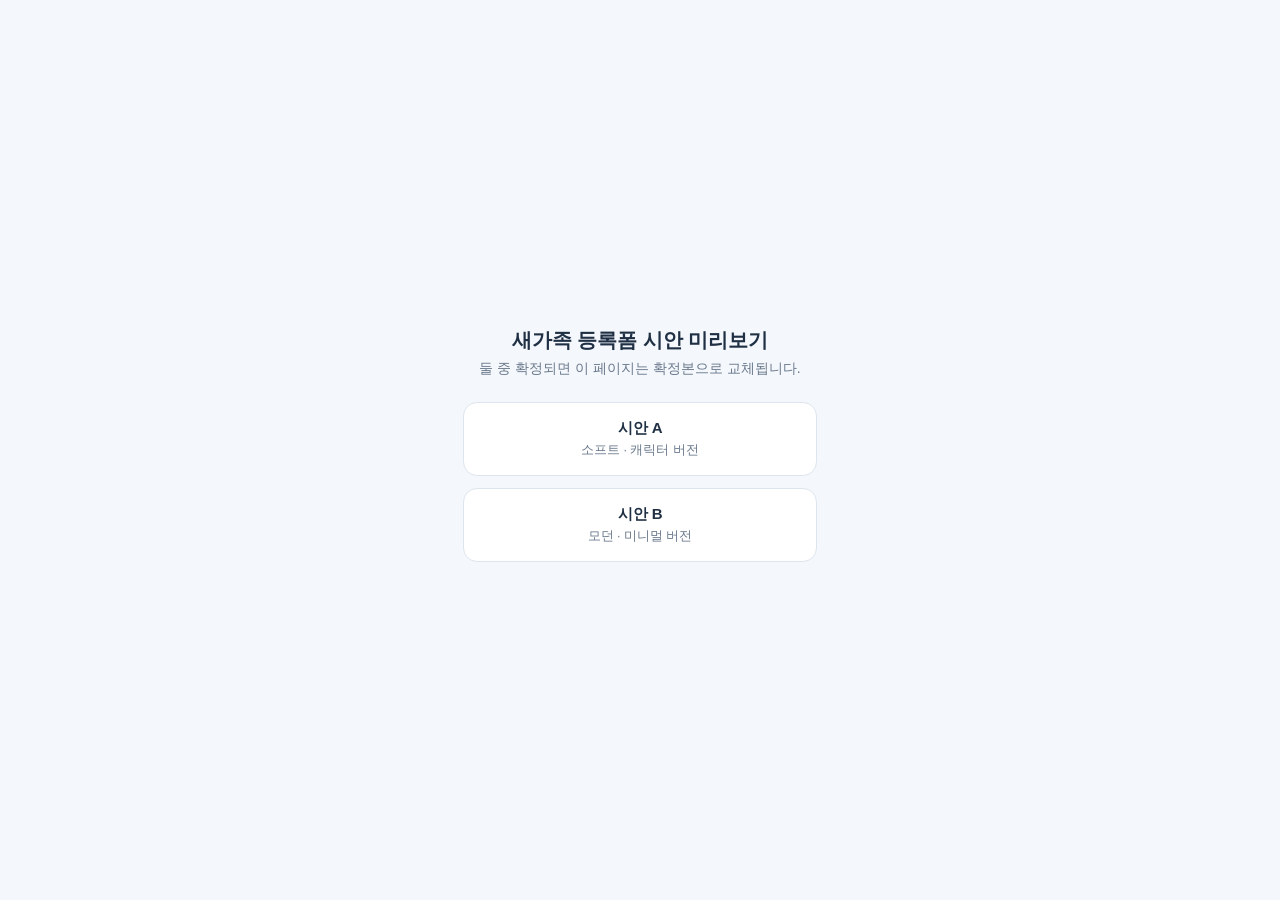
==== index.html @ 6388b348 "새가족 등록폼 초기 업로드 (시안 A/B + 서버리스 프록시) - index-a/b.html: 등록폼 시안 2종, index.html: 시안 선택 랜딩(임시) - api/: Ver" ====
<!DOCTYPE html>
<html lang="ko">
<head>
<meta charset="UTF-8">
<meta name="viewport" content="width=device-width, initial-scale=1.0">
<title>람원교회 청년교구 새가족 등록 — 시안 선택</title>
<!-- 시안 A/B 피드백용 임시 랜딩 페이지.
     최종 시안이 확정되면 이 파일을 확정본으로 교체하고 QR은 루트 주소로 만든다. -->
<style>
  :root { color-scheme: light; }
  body {
    margin: 0; min-height: 100vh; display: flex; align-items: center; justify-content: center;
    background: #f4f7fb; color: #1f3044;
    font-family: "Apple SD Gothic Neo", "Malgun Gothic", sans-serif;
  }
  .box { text-align: center; padding: 32px 20px; }
  h1 { font-size: 20px; margin: 0 0 6px; }
  p { font-size: 14px; color: #6b7a8d; margin: 0 0 24px; }
  a.variant {
    display: block; width: min(80vw, 320px); margin: 0 auto 12px; padding: 16px;
    background: #fff; border: 1px solid #dde5ee; border-radius: 14px;
    text-decoration: none; color: inherit; font-size: 15px; font-weight: 700;
  }
  a.variant span { display: block; font-size: 12.5px; font-weight: 400; color: #6b7a8d; margin-top: 4px; }
  a.variant:hover { border-color: #066aeb; }
</style>
</head>
<body>
  <div class="box">
    <h1>새가족 등록폼 시안 미리보기</h1>
    <p>둘 중 확정되면 이 페이지는 확정본으로 교체됩니다.</p>
    <a class="variant" href="./index-a.html">시안 A<span>소프트 · 캐릭터 버전</span></a>
    <a class="variant" href="./index-b.html">시안 B<span>모던 · 미니멀 버전</span></a>
  </div>
</body>
</html>
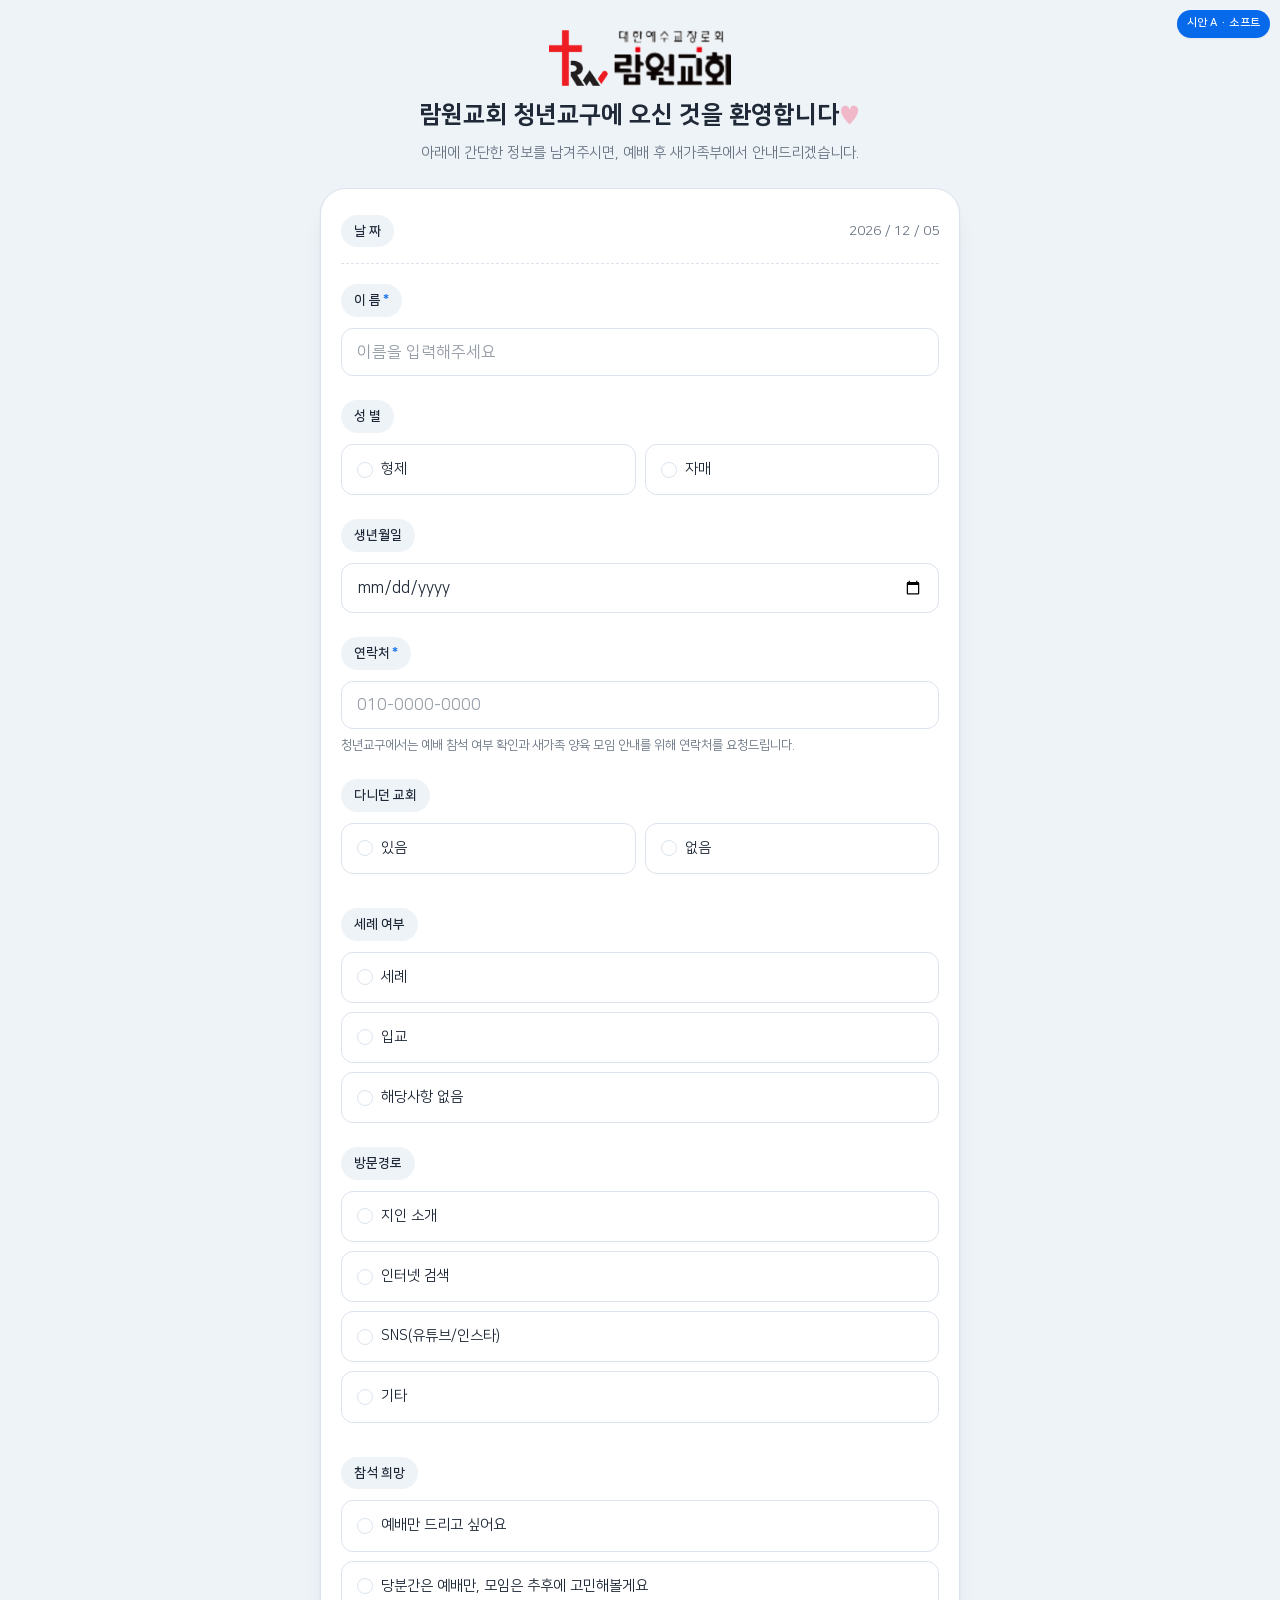
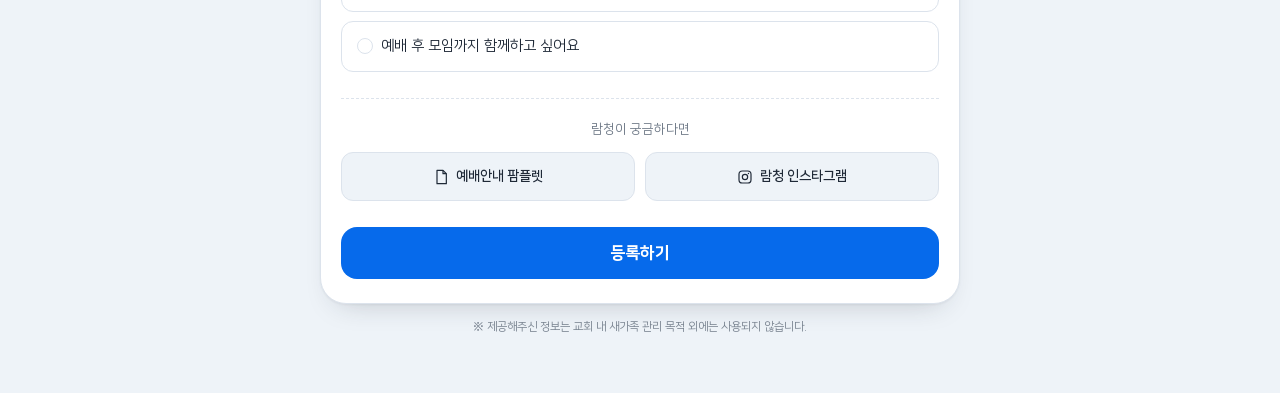
==== commit 1989fac7: "시안 A 확정 — 확정본을 index.html/styles.css/script.js로 분리 - 루트(index.html)가 곧바로 등록폼 (A/B 선택 랜딩 제거) - 미채택 시안" ====
--- a/index.html
+++ b/index.html
@@ -1,36 +1,171 @@
-<!DOCTYPE html>
+<!doctype html>
 <html lang="ko">
 <head>
-<meta charset="UTF-8">
-<meta name="viewport" content="width=device-width, initial-scale=1.0">
-<title>람원교회 청년교구 새가족 등록 — 시안 선택</title>
-<!-- 시안 A/B 피드백용 임시 랜딩 페이지.
-     최종 시안이 확정되면 이 파일을 확정본으로 교체하고 QR은 루트 주소로 만든다. -->
-<style>
-  :root { color-scheme: light; }
-  body {
-    margin: 0; min-height: 100vh; display: flex; align-items: center; justify-content: center;
-    background: #f4f7fb; color: #1f3044;
-    font-family: "Apple SD Gothic Neo", "Malgun Gothic", sans-serif;
-  }
-  .box { text-align: center; padding: 32px 20px; }
-  h1 { font-size: 20px; margin: 0 0 6px; }
-  p { font-size: 14px; color: #6b7a8d; margin: 0 0 24px; }
-  a.variant {
-    display: block; width: min(80vw, 320px); margin: 0 auto 12px; padding: 16px;
-    background: #fff; border: 1px solid #dde5ee; border-radius: 14px;
-    text-decoration: none; color: inherit; font-size: 15px; font-weight: 700;
-  }
-  a.variant span { display: block; font-size: 12.5px; font-weight: 400; color: #6b7a8d; margin-top: 4px; }
-  a.variant:hover { border-color: #066aeb; }
-</style>
+<meta charset="UTF-8" />
+<meta name="viewport" content="width=device-width, initial-scale=1, viewport-fit=cover" />
+<title>람원교회 새가족 등록 · 시안A</title>
+<meta name="description" content="람원교회 청년교구 새가족 등록카드 — 전자 등록폼 시안 A (소프트/캐릭터 버전)" />
+<link rel="stylesheet" href="./styles.css">
 </head>
 <body>
-  <div class="box">
-    <h1>새가족 등록폼 시안 미리보기</h1>
-    <p>둘 중 확정되면 이 페이지는 확정본으로 교체됩니다.</p>
-    <a class="variant" href="./index-a.html">시안 A<span>소프트 · 캐릭터 버전</span></a>
-    <a class="variant" href="./index-b.html">시안 B<span>모던 · 미니멀 버전</span></a>
+<span class="draft-tag">시안 A · 소프트</span>
+<div class="page">
+
+  <header class="header">
+    <span class="logo-badge">
+      <img src="./assets/ramwon-logo-hires.png" alt="대한예수교장로회 람원교회">
+    </span>
+    <h1 class="headline">람원교회 청년교구에 오신 것을 환영합니다<span class="heart">♥</span></h1>
+    <p class="sub">아래에 간단한 정보를 남겨주시면, 예배 후 새가족부에서 안내드리겠습니다.</p>
+  </header>
+
+  <div class="card">
+
+    <div class="today">
+      <span class="pill">날 짜</span>
+      <span class="date-value" id="todayLabel"></span>
+    </div>
+
+    <div class="form-error" id="formError"></div>
+
+    <form id="regForm">
+
+      <div class="field">
+        <span class="pill">이 름<span class="required-mark">*</span></span>
+        <input type="text" name="name" id="name" placeholder="이름을 입력해주세요" autocomplete="name" required>
+      </div>
+
+      <div class="field">
+        <span class="pill">성 별</span>
+        <div class="choices two" role="radiogroup" aria-label="성별">
+          <div class="choice">
+            <input type="radio" name="gender" id="gender-m" value="형제">
+            <label for="gender-m"><span class="dot"></span>형제</label>
+          </div>
+          <div class="choice">
+            <input type="radio" name="gender" id="gender-f" value="자매">
+            <label for="gender-f"><span class="dot"></span>자매</label>
+          </div>
+        </div>
+      </div>
+
+      <div class="field">
+        <span class="pill">생년월일</span>
+        <input type="date" name="birth_date" id="birth_date">
+      </div>
+
+      <div class="field">
+        <span class="pill">연락처<span class="required-mark">*</span></span>
+        <input type="tel" name="phone" id="phone" placeholder="010-0000-0000" autocomplete="tel" required>
+        <p class="helper">청년교구에서는 예배 참석 여부 확인과 새가족 양육 모임 안내를 위해 연락처를 요청드립니다.</p>
+      </div>
+
+      <div class="field">
+        <span class="pill">다니던 교회</span>
+        <div class="choices two" role="radiogroup" aria-label="다니던 교회">
+          <div class="choice">
+            <input type="radio" name="prior_church_status" id="church-yes" value="있음" data-reveal="church-name-wrap">
+            <label for="church-yes"><span class="dot"></span>있음</label>
+          </div>
+          <div class="choice">
+            <input type="radio" name="prior_church_status" id="church-no" value="없음" data-reveal="">
+            <label for="church-no"><span class="dot"></span>없음</label>
+          </div>
+        </div>
+        <div class="conditional" id="church-name-wrap">
+          <div class="church-search" id="churchSearch">
+            <div class="church-search-input-wrap">
+              <svg width="16" height="16" viewBox="0 0 24 24" fill="none"><circle cx="11" cy="11" r="7" stroke="currentColor" stroke-width="1.8"/><path d="M20 20L16.5 16.5" stroke="currentColor" stroke-width="1.8" stroke-linecap="round"/></svg>
+              <input type="text" id="church_search_input" placeholder="교회 이름이나 주소를 검색해보세요" autocomplete="off">
+            </div>
+            <ul class="church-results" id="churchResults" hidden></ul>
+            <div class="church-manual" id="churchManual" hidden>
+              <input type="text" id="prior_church_name" name="prior_church_name" placeholder="교회명을 직접 입력해주세요">
+              <p class="church-hint">교구에서 확인 후 교회 정보를 채워드릴게요.</p>
+            </div>
+            <input type="hidden" id="prior_church_id" name="prior_church_id">
+            <input type="hidden" id="prior_church_location" name="prior_church_location">
+            <input type="hidden" id="prior_church_naver" name="prior_church_naver">
+          </div>
+          <!-- 네이버 검색이 주지 않는 정보는 새가족이 직접 적는다 -->
+          <div class="church-extra">
+            <div class="church-extra-field">
+              <span class="church-extra-label">교단</span>
+              <input type="text" id="prior_church_denomination" name="prior_church_denomination" placeholder="예: 대한예수교장로회 (모르시면 비워두세요)">
+            </div>
+            <div class="church-extra-field">
+              <span class="church-extra-label">청년부가 있었나요?</span>
+              <div class="choices two" role="radiogroup" aria-label="청년부 유무">
+                <div class="choice"><input type="radio" name="prior_church_has_youth_group" id="youth-o" value="O"><label for="youth-o"><span class="dot"></span>O 있었어요</label></div>
+                <div class="choice"><input type="radio" name="prior_church_has_youth_group" id="youth-x" value="X"><label for="youth-x"><span class="dot"></span>X 없었어요</label></div>
+              </div>
+            </div>
+          </div>
+        </div>
+      </div>
+
+      <div class="field">
+        <span class="pill">세례 여부</span>
+        <div class="choices wide" role="radiogroup" aria-label="세례 여부">
+          <div class="choice"><input type="radio" name="baptism_status" id="bap-1" value="세례"><label for="bap-1"><span class="dot"></span>세례</label></div>
+          <div class="choice"><input type="radio" name="baptism_status" id="bap-2" value="입교"><label for="bap-2"><span class="dot"></span>입교</label></div>
+          <div class="choice"><input type="radio" name="baptism_status" id="bap-3" value="해당사항 없음"><label for="bap-3"><span class="dot"></span>해당사항 없음</label></div>
+        </div>
+      </div>
+
+      <div class="field">
+        <span class="pill">방문경로</span>
+        <div class="choices wide" role="radiogroup" aria-label="방문경로">
+          <div class="choice"><input type="radio" name="visit_source" id="src-1" value="지인 소개"><label for="src-1"><span class="dot"></span>지인 소개</label></div>
+          <div class="choice"><input type="radio" name="visit_source" id="src-2" value="인터넷 검색"><label for="src-2"><span class="dot"></span>인터넷 검색</label></div>
+          <div class="choice"><input type="radio" name="visit_source" id="src-3" value="SNS(유튜브/인스타)"><label for="src-3"><span class="dot"></span>SNS(유튜브/인스타)</label></div>
+          <div class="choice"><input type="radio" name="visit_source" id="src-4" value="기타" data-reveal="visit-etc-wrap"><label for="src-4"><span class="dot"></span>기타</label></div>
+        </div>
+        <div class="conditional" id="visit-etc-wrap">
+          <input type="text" name="visit_source_etc" id="visit_source_etc" placeholder="어떻게 알게 되셨는지 알려주세요">
+        </div>
+      </div>
+
+      <div class="field">
+        <span class="pill">참석 희망</span>
+        <div class="choices wide" role="radiogroup" aria-label="참석 희망">
+          <div class="choice"><input type="radio" name="attendance_wish" id="wish-1" value="예배만 드리고 싶어요"><label for="wish-1"><span class="dot"></span>예배만 드리고 싶어요</label></div>
+          <div class="choice"><input type="radio" name="attendance_wish" id="wish-2" value="당분간은 예배만, 모임은 추후에 고민해볼게요"><label for="wish-2"><span class="dot"></span>당분간은 예배만, 모임은 추후에 고민해볼게요</label></div>
+          <div class="choice"><input type="radio" name="attendance_wish" id="wish-3" value="예배 후 모임까지 함께하고 싶어요"><label for="wish-3"><span class="dot"></span>예배 후 모임까지 함께하고 싶어요</label></div>
+        </div>
+      </div>
+
+      <div class="more">
+        <p>람청이 궁금하다면</p>
+        <div class="more-links">
+          <a href="https://drive.google.com/file/d/1jArgOOVkl-ZcCS6AFqgQY6wLNOC_r4N_/view?usp=sharing" target="_blank" rel="noopener">
+            <svg width="16" height="16" viewBox="0 0 24 24" fill="none"><path d="M6 2h9l5 5v15H6z" stroke="currentColor" stroke-width="1.8" stroke-linejoin="round"/><path d="M15 2v5h5" stroke="currentColor" stroke-width="1.8" stroke-linejoin="round"/></svg>
+            예배안내 팜플렛
+          </a>
+          <a href="https://www.instagram.com/ramcheong?igsi=YnRxYm9kbzBnNHYw" target="_blank" rel="noopener">
+            <svg width="16" height="16" viewBox="0 0 24 24" fill="none"><rect x="3" y="3" width="18" height="18" rx="5" stroke="currentColor" stroke-width="1.8"/><circle cx="12" cy="12" r="4" stroke="currentColor" stroke-width="1.8"/><circle cx="17.2" cy="6.8" r="1" fill="currentColor"/></svg>
+            람청 인스타그램
+          </a>
+        </div>
+      </div>
+
+      <div class="submit-row">
+        <button type="submit" class="submit" id="submitBtn">등록하기</button>
+      </div>
+    </form>
+
+    <div class="success" id="success">
+      <img class="mascot-big" src="./assets/mascot.png" alt="">
+      <h2>환영합니다!</h2>
+      <p>새가족 등록이 완료되었습니다.<br>교구에서 빠르게 연락드리겠습니다.</p>
+      <button class="again" id="againBtn" type="button">다른 분 등록하기</button>
+    </div>
+
   </div>
+
+  <p class="privacy">※ 제공해주신 정보는 교회 내 새가족 관리 목적 외에는 사용되지 않습니다.</p>
+</div>
+
+<script src="./script.js"></script>
 </body>
 </html>
--- a/styles.css
+++ b/styles.css
@@ -0,0 +1,330 @@
+/* 람원교회 청년교구 새가족 등록폼 — 스타일 (확정본: 구 시안 A) */
+  @font-face {
+    font-family: "NanumSquare";
+    src: url("./fonts/NanumSquareL.ttf") format("truetype");
+    font-weight: 300; font-display: swap;
+  }
+  @font-face {
+    font-family: "NanumSquare";
+    src: url("./fonts/NanumSquareR.ttf") format("truetype");
+    font-weight: 400; font-display: swap;
+  }
+  @font-face {
+    font-family: "NanumSquare";
+    src: url("./fonts/NanumSquareB.ttf") format("truetype");
+    font-weight: 700; font-display: swap;
+  }
+  @font-face {
+    font-family: "NanumSquare";
+    src: url("./fonts/NanumSquareEB.ttf") format("truetype");
+    font-weight: 800; font-display: swap;
+  }
+
+  :root {
+    --bg: #eef3f8;
+    --surface: #ffffff;
+    --surface-soft: #eef3f8;
+    --accent: #066aeb;
+    --accent-dark: #0552b8;
+    --accent-soft: #e2ecfd;
+    --accent-contrast: #ffffff;
+    --heart: #f0b8c8;
+    --text: #1f2937;
+    --text-muted: #6b7684;
+    --border: #dce3ec;
+    --danger: #b3261e;
+    --shadow: 0 1px 2px rgba(31,41,55,0.05), 0 14px 30px -18px rgba(31,41,55,0.28);
+    --radius-lg: 26px;
+    --radius-md: 16px;
+    --radius-sm: 12px;
+    --font: "NanumSquare", "Apple SD Gothic Neo", "Malgun Gothic", sans-serif;
+  }
+
+  @media (prefers-color-scheme: dark) {
+    :root:not([data-theme="light"]) {
+      --bg: #141922;
+      --surface: #1d2430;
+      --surface-soft: #242c3a;
+      --accent: #4f9aff;
+      --accent-dark: #7ab2ff;
+      --accent-soft: #16273f;
+      --accent-contrast: #ffffff;
+      --heart: #c987a0;
+      --text: #eef1f6;
+      --text-muted: #9ba5b4;
+      --border: #303a4a;
+      --danger: #ff8177;
+      --shadow: 0 1px 2px rgba(0,0,0,0.3), 0 14px 30px -18px rgba(0,0,0,0.6);
+    }
+  }
+  :root[data-theme="dark"] {
+    --bg: #141922; --surface: #1d2430; --surface-soft: #242c3a;
+    --accent: #4f9aff; --accent-dark: #7ab2ff; --accent-soft: #16273f; --accent-contrast: #ffffff;
+    --heart: #c987a0; --text: #eef1f6; --text-muted: #9ba5b4; --border: #303a4a; --danger: #ff8177;
+    --shadow: 0 1px 2px rgba(0,0,0,0.3), 0 14px 30px -18px rgba(0,0,0,0.6);
+  }
+
+  * { box-sizing: border-box; }
+  html, body { margin: 0; padding: 0; }
+  body {
+    background: var(--bg);
+    color: var(--text);
+    font-family: var(--font);
+    line-height: 1.6;
+    -webkit-font-smoothing: antialiased;
+    padding: 30px 16px 56px;
+    min-height: 100vh;
+  }
+  @media (prefers-reduced-motion: reduce) {
+    * { animation-duration: 0.001ms !important; transition-duration: 0.001ms !important; }
+  }
+
+  .draft-tag {
+    position: fixed; top: 10px; right: 10px;
+    background: var(--accent); color: var(--accent-contrast);
+    font-size: 11px; font-weight: 700; padding: 5px 10px;
+    border-radius: 999px; z-index: 20; letter-spacing: 0.02em;
+    box-shadow: var(--shadow);
+  }
+
+  .page { width: min(92vw, 640px); margin: 0 auto; position: relative; }
+
+  /* ---------- Header ---------- */
+  .header { text-align: center; margin-bottom: 22px; position: relative; }
+  .logo-badge {
+    display: flex; align-items: center; justify-content: center;
+    background: var(--bg);
+    padding: 0;
+    margin: 0 auto 10px;
+  }
+  .logo-badge img { height: 46px; width: auto; display: block; }
+  @media (min-width: 460px) { .logo-badge img { height: 56px; } }
+
+  .headline {
+    font-weight: 800;
+    font-size: clamp(20px, 3.4vw, 24px);
+    margin: 0 0 8px;
+    text-wrap: balance;
+  }
+  .headline .heart { color: var(--heart); }
+  .sub {
+    font-size: 14.5px;
+    color: var(--text-muted);
+    margin: 0;
+    text-wrap: balance;
+  }
+
+  .mascot {
+    position: absolute;
+    top: -8px; right: 2px;
+    width: 52px; height: auto;
+    opacity: 0.95;
+    transform: rotate(8deg);
+  }
+  @media (max-width: 420px) { .mascot { display: none; } }
+
+  /* ---------- Card ---------- */
+  .card {
+    background: var(--surface);
+    border: 1px solid var(--border);
+    border-radius: var(--radius-lg);
+    box-shadow: var(--shadow);
+    padding: 26px 20px 24px;
+  }
+
+  .today {
+    display: flex; align-items: center; justify-content: space-between;
+    padding-bottom: 16px; margin-bottom: 20px;
+    border-bottom: 1px dashed var(--border);
+  }
+  .today .pill { margin: 0; }
+  .today .date-value { font-variant-numeric: tabular-nums; font-size: 14px; color: var(--text-muted); }
+
+  .field { margin-bottom: 24px; }
+  .field:last-child { margin-bottom: 0; }
+
+  .pill {
+    display: inline-block;
+    background: var(--surface-soft);
+    color: var(--text);
+    font-size: 13px;
+    font-weight: 700;
+    padding: 6px 13px;
+    border-radius: 999px;
+    margin-bottom: 11px;
+  }
+  .required-mark { color: var(--accent); margin-left: 2px; }
+
+  .helper { font-size: 12.5px; color: var(--text-muted); margin: 6px 0 0; text-wrap: pretty; }
+
+  input[type="text"], input[type="tel"], input[type="date"] {
+    width: 100%;
+    font-family: var(--font);
+    font-size: 16px;
+    color: var(--text);
+    background: var(--surface);
+    border: 1.5px solid var(--border);
+    border-radius: var(--radius-sm);
+    padding: 14px 15px;
+    outline: none;
+    transition: border-color 0.15s ease, box-shadow 0.15s ease;
+  }
+  input::placeholder { color: var(--text-muted); opacity: 0.7; }
+  input:focus-visible { border-color: var(--accent); box-shadow: 0 0 0 3px var(--accent-soft); }
+
+  .choices { display: flex; flex-wrap: wrap; gap: 9px; }
+  .choice { position: relative; }
+  .choice input { position: absolute; opacity: 0; width: 1px; height: 1px; }
+  .choice label {
+    display: flex; align-items: center; gap: 8px;
+    font-size: 14.5px;
+    padding: 13px 15px;
+    border: 1.5px solid var(--border);
+    border-radius: var(--radius-sm);
+    background: var(--surface);
+    cursor: pointer;
+    transition: border-color 0.15s ease, background 0.15s ease;
+    user-select: none;
+  }
+  .choice label .dot {
+    width: 16px; height: 16px; border-radius: 50%;
+    border: 1.5px solid var(--border);
+    flex: 0 0 auto;
+    display: flex; align-items: center; justify-content: center;
+    transition: border-color 0.15s ease, background 0.15s ease;
+  }
+  .choice label .dot::after {
+    content: ""; width: 8px; height: 8px; border-radius: 50%;
+    background: var(--accent-contrast); transform: scale(0);
+    transition: transform 0.12s ease;
+  }
+  .choice input:checked + label { border-color: var(--accent); background: var(--accent-soft); }
+  .choice input:checked + label .dot { background: var(--accent); border-color: var(--accent); }
+  .choice input:checked + label .dot::after { transform: scale(1); }
+  .choice input:focus-visible + label { box-shadow: 0 0 0 3px var(--accent-soft); }
+  .choices.wide .choice { flex: 1 1 100%; }
+  .choices.two .choice { flex: 1 1 calc(50% - 5px); }
+
+  .conditional {
+    margin-top: 10px; max-height: 0; overflow: hidden; opacity: 0;
+    transition: max-height 0.22s ease, opacity 0.2s ease, margin-top 0.22s ease;
+  }
+  .conditional.open { max-height: 680px; opacity: 1; }
+
+  /* ---------- Church search ---------- */
+  .church-search { position: relative; }
+  .church-search-input-wrap { position: relative; }
+  .church-search-input-wrap svg { position: absolute; left: 14px; top: 50%; transform: translateY(-50%); color: var(--text-muted); pointer-events: none; }
+  .church-search-input-wrap input { padding-left: 40px; }
+  .church-results {
+    list-style: none; margin: 8px 0 0; padding: 6px;
+    background: var(--surface); border: 1.5px solid var(--border); border-radius: var(--radius-sm);
+    box-shadow: var(--shadow);
+  }
+  .church-results[hidden] { display: none; }
+  .church-result-item {
+    padding: 10px 10px; border-radius: 10px; cursor: pointer;
+    display: flex; flex-direction: column; gap: 2px;
+  }
+  .church-result-item:hover, .church-result-item:focus-visible { background: var(--surface-soft); outline: none; }
+  .church-result-item .church-name { font-weight: 700; font-size: 14px; }
+  .church-result-item .church-meta { font-size: 12px; color: var(--text-muted); }
+  .church-manual-btn {
+    background: none; border: none; color: var(--accent); font-family: var(--font);
+    font-weight: 700; font-size: 13px; cursor: pointer; padding: 0; margin-left: 4px; text-decoration: underline;
+  }
+  .church-manual[hidden] { display: none; }
+  .church-manual { margin-top: 8px; }
+  .church-hint { font-size: 12px; color: var(--text-muted); margin: 6px 2px 0; }
+  /* 네이버가 주지 않는 정보(교단/청년부)를 새가족이 직접 적는 구역 */
+  .church-extra { margin-top: 14px; display: grid; gap: 14px; }
+  .church-extra-label { display: block; font-size: 12.5px; font-weight: 700; color: var(--text-muted); margin-bottom: 6px; }
+  .church-status { padding: 12px 10px; font-size: 13px; color: var(--text-muted); text-align: center; }
+  .church-foot {
+    display: flex; align-items: center; justify-content: space-between; gap: 8px;
+    margin-top: 5px; padding: 8px 10px 3px;
+    border-top: 1px solid var(--border);
+    font-size: 11.5px; color: var(--text-muted);
+  }
+  .church-foot .church-manual-btn { margin-left: 0; }
+
+  /* ---------- Flying courier (submit animation) ---------- */
+  .courier-fly { position: fixed; z-index: 60; pointer-events: none; will-change: transform, opacity; }
+
+  /* ---------- Links (pamphlet / instagram) ---------- */
+  .more {
+    margin-top: 26px;
+    padding-top: 20px;
+    border-top: 1px dashed var(--border);
+    text-align: center;
+  }
+  .more p { margin: 0 0 12px; font-size: 13px; color: var(--text-muted); }
+  .more-links { display: flex; gap: 10px; }
+  .more-links a {
+    flex: 1 1 0;
+    display: flex; align-items: center; justify-content: center; gap: 7px;
+    text-decoration: none;
+    font-family: var(--font); font-weight: 700; font-size: 13.5px;
+    color: var(--text);
+    background: var(--surface-soft);
+    border: 1.5px solid var(--border);
+    border-radius: var(--radius-sm);
+    padding: 13px 10px;
+    transition: border-color 0.15s ease, transform 0.05s ease;
+  }
+  .more-links a:hover { border-color: var(--accent); }
+  .more-links a:active { transform: scale(0.98); }
+  .more-links svg { flex: 0 0 auto; }
+
+  /* ---------- Submit ---------- */
+  .submit-row { margin-top: 26px; }
+  button.submit {
+    width: 100%;
+    font-family: var(--font);
+    font-weight: 800;
+    font-size: 16.5px;
+    color: var(--accent-contrast);
+    background: var(--accent);
+    border: none;
+    border-radius: var(--radius-md);
+    padding: 17px;
+    cursor: pointer;
+    transition: background 0.15s ease, transform 0.05s ease;
+  }
+  button.submit:hover { background: var(--accent-dark); }
+  button.submit:active { transform: scale(0.99); }
+  button.submit:disabled { opacity: 0.6; cursor: not-allowed; }
+
+  /* 폼(기재란) 카드 바깥, 카드 아래에 작게 놓이는 안내 문구 */
+  .privacy {
+    font-size: 11.5px; line-height: 1.6;
+    color: var(--text-muted); opacity: 0.9;
+    text-align: center; text-wrap: pretty;
+    margin: 14px 6px 0;
+  }
+
+  .form-error {
+    display: none;
+    background: color-mix(in srgb, var(--danger) 12%, var(--surface));
+    border: 1px solid color-mix(in srgb, var(--danger) 40%, var(--border));
+    color: var(--danger);
+    border-radius: var(--radius-sm);
+    padding: 11px 13px;
+    font-size: 13.5px;
+    margin-bottom: 18px;
+  }
+  .form-error.show { display: block; }
+
+  /* ---------- Success ---------- */
+  .success { display: none; text-align: center; padding: 20px 4px 6px; }
+  .success.show { display: block; }
+  .success .mascot-big { width: 84px; height: auto; margin: 0 auto 14px; }
+  .success h2 { font-weight: 800; font-size: 22px; margin: 0 0 10px; }
+  .success p { color: var(--text-muted); font-size: 14.5px; margin: 0; }
+  .success .again {
+    margin-top: 22px; background: none; border: 1.5px solid var(--border); color: var(--text);
+    font-family: var(--font); font-weight: 700; font-size: 13.5px; padding: 11px 18px;
+    border-radius: 999px; cursor: pointer;
+  }
+
+  form.hidden { display: none; }
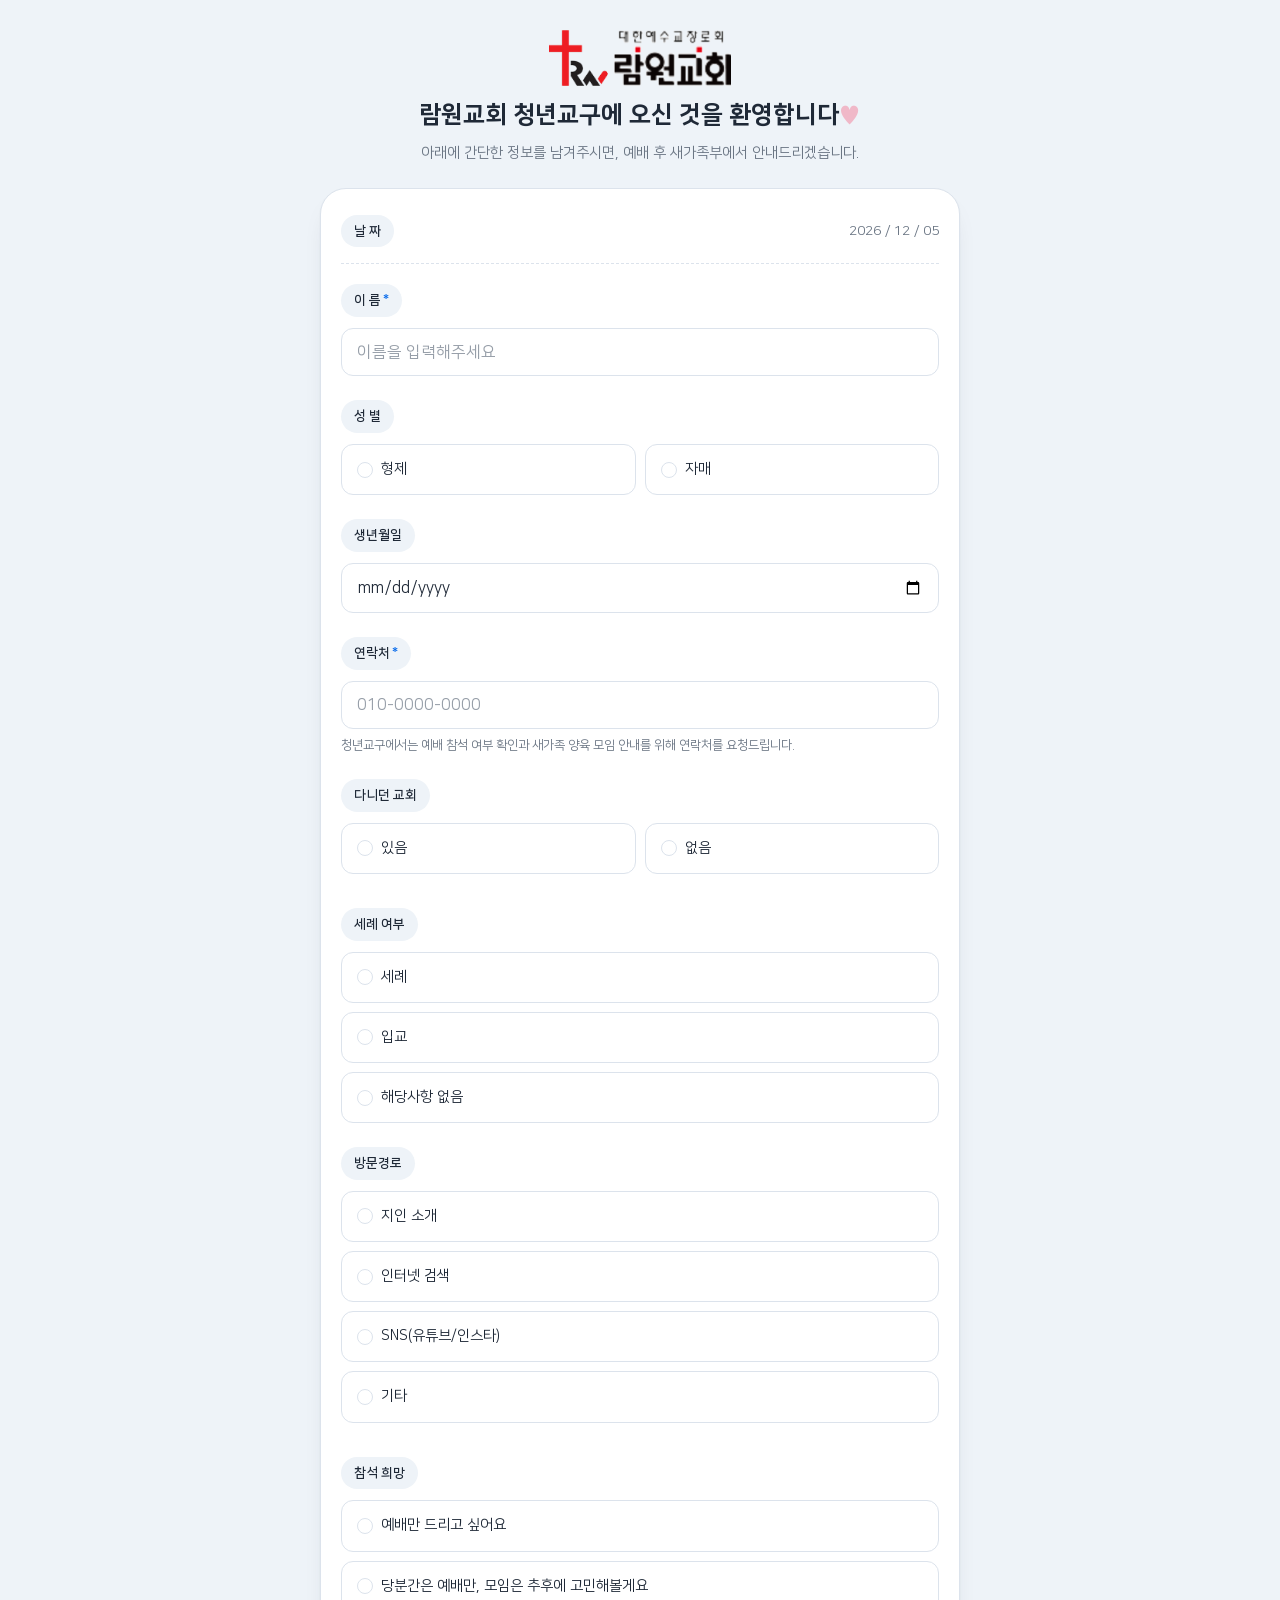
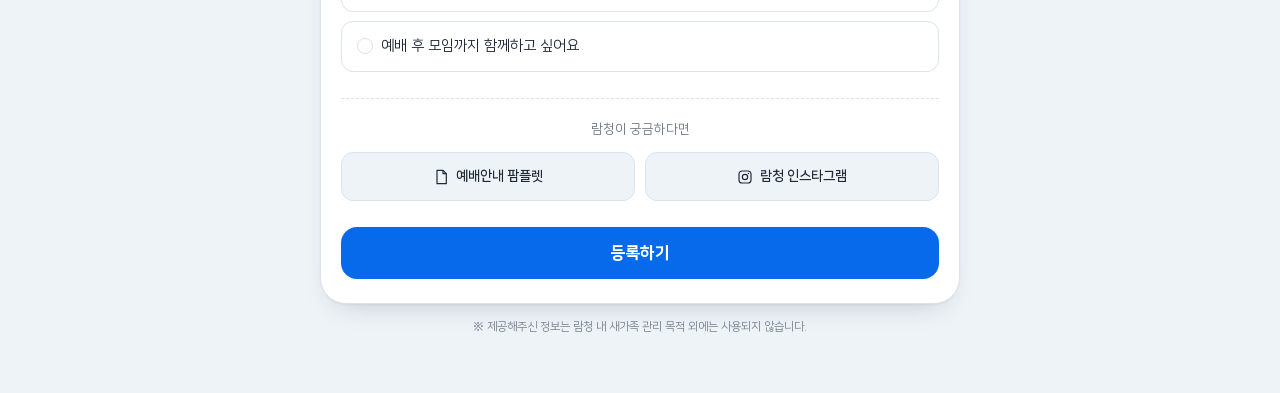
==== commit c8130278: "문구 정리(교구→새가족부/람청), 시안 태그 제거, 청년부 라벨 O/X 단순화 사용자 수정분 반영. 수정 중 빠진 닫는 div 하나 복원(다니던 교회 아래 필드들이 접힘 영역에 딸" ====
--- a/index.html
+++ b/index.html
@@ -3,12 +3,11 @@
 <head>
 <meta charset="UTF-8" />
 <meta name="viewport" content="width=device-width, initial-scale=1, viewport-fit=cover" />
-<title>람원교회 새가족 등록 · 시안A</title>
-<meta name="description" content="람원교회 청년교구 새가족 등록카드 — 전자 등록폼 시안 A (소프트/캐릭터 버전)" />
+<title>람원교회 청년교구 새가족 등록폼</title>
+<meta name="description" content="람원교회 청년교구 새가족 등록카드 — 전자 등록폼" />
 <link rel="stylesheet" href="./styles.css">
 </head>
 <body>
-<span class="draft-tag">시안 A · 소프트</span>
 <div class="page">
 
   <header class="header">
@@ -81,7 +80,7 @@
             <ul class="church-results" id="churchResults" hidden></ul>
             <div class="church-manual" id="churchManual" hidden>
               <input type="text" id="prior_church_name" name="prior_church_name" placeholder="교회명을 직접 입력해주세요">
-              <p class="church-hint">교구에서 확인 후 교회 정보를 채워드릴게요.</p>
+              <p class="church-hint">새가족부에서 확인 후 교회 정보를 채워드릴게요.</p>
             </div>
             <input type="hidden" id="prior_church_id" name="prior_church_id">
             <input type="hidden" id="prior_church_location" name="prior_church_location">
@@ -96,8 +95,8 @@
             <div class="church-extra-field">
               <span class="church-extra-label">청년부가 있었나요?</span>
               <div class="choices two" role="radiogroup" aria-label="청년부 유무">
-                <div class="choice"><input type="radio" name="prior_church_has_youth_group" id="youth-o" value="O"><label for="youth-o"><span class="dot"></span>O 있었어요</label></div>
-                <div class="choice"><input type="radio" name="prior_church_has_youth_group" id="youth-x" value="X"><label for="youth-x"><span class="dot"></span>X 없었어요</label></div>
+                <div class="choice"><input type="radio" name="prior_church_has_youth_group" id="youth-o" value="O"><label for="youth-o"><span class="dot"></span>O</label></div>
+                <div class="choice"><input type="radio" name="prior_church_has_youth_group" id="youth-x" value="X"><label for="youth-x"><span class="dot"></span>X</label></div>
               </div>
             </div>
           </div>
@@ -157,13 +156,13 @@
     <div class="success" id="success">
       <img class="mascot-big" src="./assets/mascot.png" alt="">
       <h2>환영합니다!</h2>
-      <p>새가족 등록이 완료되었습니다.<br>교구에서 빠르게 연락드리겠습니다.</p>
+      <p>새가족 등록이 완료되었습니다.<br>람청 새가족부에서 안내드리겠습니다.</p>
       <button class="again" id="againBtn" type="button">다른 분 등록하기</button>
     </div>
 
   </div>
 
-  <p class="privacy">※ 제공해주신 정보는 교회 내 새가족 관리 목적 외에는 사용되지 않습니다.</p>
+  <p class="privacy">※ 제공해주신 정보는 람청 내 새가족 관리 목적 외에는 사용되지 않습니다.</p>
 </div>
 
 <script src="./script.js"></script>
